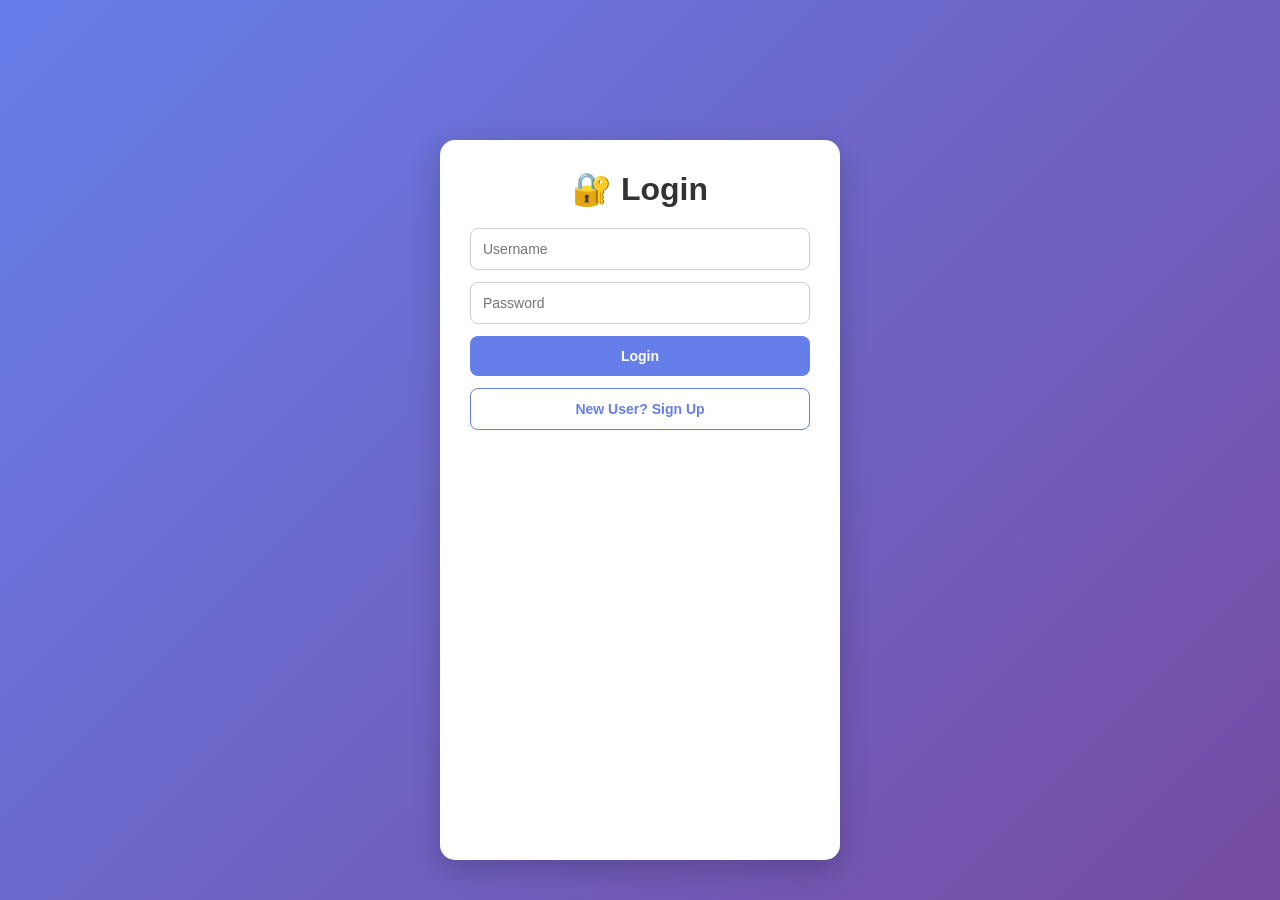
==== login.html @ c7625722 "Added login system with signup and logout" ====
<!DOCTYPE html>
<html lang="en">
<head>
  <meta charset="UTF-8" />
  <meta name="viewport" content="width=device-width, initial-scale=1.0"/>
  <title>Login - Task Manager</title>
  <link rel="stylesheet" href="style.css" />
</head>
<body>
  <div class="container login-container">
    <h1>🔐 Login</h1>

    <div class="auth-form">
      <input type="text" id="username" placeholder="Username" />
      <input type="password" id="password" placeholder="Password" />
      <button onclick="login()">Login</button>
      <button class="signup-btn" onclick="signup()">New User? Sign Up</button>
    </div>

    <p id="message"></p>
  </div>

  <script src="auth.js"></script>
</body>
</html>
---- style.css ----
* {
  margin: 0;
  padding: 0;
  box-sizing: border-box;
  font-family: 'Segoe UI', sans-serif;
}

body {
  background: linear-gradient(135deg, #667eea, #764ba2);
  min-height: 100vh;
  display: flex;
  justify-content: center;
  padding: 40px 20px;
}

.container {
  background: #fff;
  padding: 30px;
  border-radius: 15px;
  width: 100%;
  max-width: 600px;
  box-shadow: 0 10px 30px rgba(0,0,0,0.2);
}

h1 {
  text-align: center;
  margin-bottom: 20px;
  color: #333;
}

.task-form {
  display: flex;
  gap: 10px;
  flex-wrap: wrap;
  margin-bottom: 20px;
}

.task-form input,
.task-form select {
  padding: 10px;
  border: 1px solid #ccc;
  border-radius: 8px;
  flex: 1;
}

.task-form button {
  padding: 10px 20px;
  background: #667eea;
  color: white;
  border: none;
  border-radius: 8px;
  cursor: pointer;
}

.task-form button:hover {
  background: #5568d3;
}

.filters {
  display: flex;
  gap: 10px;
  margin-bottom: 15px;
}

.filters button {
  padding: 6px 14px;
  border: 1px solid #667eea;
  background: white;
  color: #667eea;
  border-radius: 20px;
  cursor: pointer;
}

.filters button:hover {
  background: #667eea;
  color: white;
}

#taskList {
  list-style: none;
}

#taskList li {
  display: flex;
  justify-content: space-between;
  align-items: center;
  padding: 12px;
  border-radius: 8px;
  background: #f4f4f8;
  margin-bottom: 10px;
  border-left: 5px solid #667eea;
}

#taskList li.completed {
  text-decoration: line-through;
  opacity: 0.6;
  border-left-color: green;
}

#taskList li.high { border-left-color: #e74c3c; }
#taskList li.medium { border-left-color: #f39c12; }
#taskList li.low { border-left-color: #2ecc71; }

.task-info {
  display: flex;
  flex-direction: column;
}

.task-info small {
  color: #777;
  font-size: 12px;
}

.task-actions button {
  margin-left: 5px;
  padding: 5px 10px;
  border: none;
  border-radius: 5px;
  cursor: pointer;
}

.complete-btn { background: #2ecc71; color: white; }
.delete-btn { background: #e74c3c; color: white; }
.stats {
  display: flex;
  justify-content: space-around;
  background: #f0f0f8;
  padding: 10px;
  border-radius: 8px;
  margin-bottom: 15px;
  font-size: 14px;
  color: #555;
}

.stats b {
  color: #667eea;
  font-size: 16px;
}
#taskList li.overdue {
  background: #ffe5e5;
  border-left-color: #e74c3c !important;
}

#taskList li.overdue small {
  color: #e74c3c;
  font-weight: bold;
}
#taskList li.overdue {
  background: #ffe5e5 !important;
  border-left: 5px solid #e74c3c !important;
}

#taskList li.overdue span {
  color: #c0392b !important;
  font-weight: bold;
}

#taskList li.overdue small {
  color: #e74c3c !important;
  font-weight: bold;
}
.theme-btn {
  display: block;
  margin: 0 auto 15px;
  padding: 8px 16px;
  border: 1px solid #667eea;
  background: white;
  color: #667eea;
  border-radius: 20px;
  cursor: pointer;
  font-size: 13px;
}

body.dark {
  background: linear-gradient(135deg, #1a1a2e, #16213e);
}

body.dark .container {
  background: #1e1e2f;
  color: #eee;
}

body.dark h1 { color: #fff; }

body.dark .task-form input,
body.dark .task-form select {
  background: #2a2a3e;
  color: #eee;
  border-color: #444;
}

body.dark #taskList li {
  background: #2a2a3e;
  color: #eee;
}

body.dark .stats {
  background: #2a2a3e;
  color: #ccc;
}

body.dark .filters button {
  background: transparent;
  color: #667eea;
}
.search-box {
  margin-bottom: 15px;
}

.search-box input {
  width: 100%;
  padding: 10px 15px;
  border: 1px solid #ccc;
  border-radius: 25px;
  font-size: 14px;
  outline: none;
  transition: 0.3s;
}

.search-box input:focus {
  border-color: #667eea;
  box-shadow: 0 0 8px rgba(102, 126, 234, 0.3);
}

body.dark .search-box input {
  background: #2a2a3e;
  color: #eee;
  border-color: #444;
}
.data-actions {
  display: flex;
  gap: 10px;
  margin-bottom: 15px;
  justify-content: center;
}

.data-actions button {
  padding: 8px 16px;
  border: 1px solid #667eea;
  background: white;
  color: #667eea;
  border-radius: 20px;
  cursor: pointer;
  font-size: 13px;
  transition: 0.3s;
}

.data-actions button:hover {
  background: #667eea;
  color: white;
}

body.dark .data-actions button {
  background: transparent;
  color: #667eea;
}
/* Task add hone pe fade-in */
@keyframes fadeIn {
  from { opacity: 0; transform: translateY(-10px); }
  to { opacity: 1; transform: translateY(0); }
}

#taskList li {
  animation: fadeIn 0.3s ease;
  transition: 0.3s;
}

#taskList li:hover {
  transform: translateX(5px);
  box-shadow: 0 4px 12px rgba(0,0,0,0.1);
}

/* Buttons smooth */
button {
  transition: all 0.2s ease;
}

button:active {
  transform: scale(0.95);
}

/* Task complete hone pe */
#taskList li.completed {
  animation: fadeIn 0.3s ease;
}

/* Container animation */
.container {
  animation: fadeIn 0.5s ease;
}

/* Delete button hover */
.delete-btn:hover { background: #c0392b !important; }
.edit-btn:hover { background: #2980b9 !important; }
.complete-btn:hover { background: #27ae60 !important; }
.category-tag {
  display: inline-block;
  padding: 2px 8px;
  border-radius: 10px;
  font-size: 11px;
  margin-top: 4px;
  font-weight: bold;
  text-transform: capitalize;
}

.category-work { background: #3498db; color: white; }
.category-personal { background: #e74c3c; color: white; }
.category-study { background: #f39c12; color: white; }
.category-general { background: #95a5a6; color: white; }
.login-container {
  max-width: 400px;
  margin-top: 100px;
}

.auth-form {
  display: flex;
  flex-direction: column;
  gap: 12px;
  margin-top: 20px;
}

.auth-form input {
  padding: 12px;
  border: 1px solid #ccc;
  border-radius: 8px;
  font-size: 14px;
  outline: none;
}

.auth-form input:focus {
  border-color: #667eea;
}

.auth-form button {
  padding: 12px;
  background: #667eea;
  color: white;
  border: none;
  border-radius: 8px;
  cursor: pointer;
  font-size: 14px;
  font-weight: bold;
}

.auth-form button:hover {
  background: #5568d3;
}

.signup-btn {
  background: white !important;
  color: #667eea !important;
  border: 1px solid #667eea !important;
}

#message {
  text-align: center;
  margin-top: 15px;
  font-size: 14px;
}

body.dark .auth-form input {
  background: #2a2a3e;
  color: #eee;
  border-color: #444;
}
.user-bar {
  display: flex;
  justify-content: space-between;
  align-items: center;
  background: #f0f0f8;
  padding: 8px 15px;
  border-radius: 8px;
  margin-bottom: 15px;
  font-size: 13px;
}

.logout-btn {
  padding: 5px 12px;
  background: #e74c3c;
  color: white;
  border: none;
  border-radius: 15px;
  cursor: pointer;
  font-size: 12px;
}

.logout-btn:hover { background: #c0392b; }

body.dark .user-bar { background: #2a2a3e; color: #eee; }
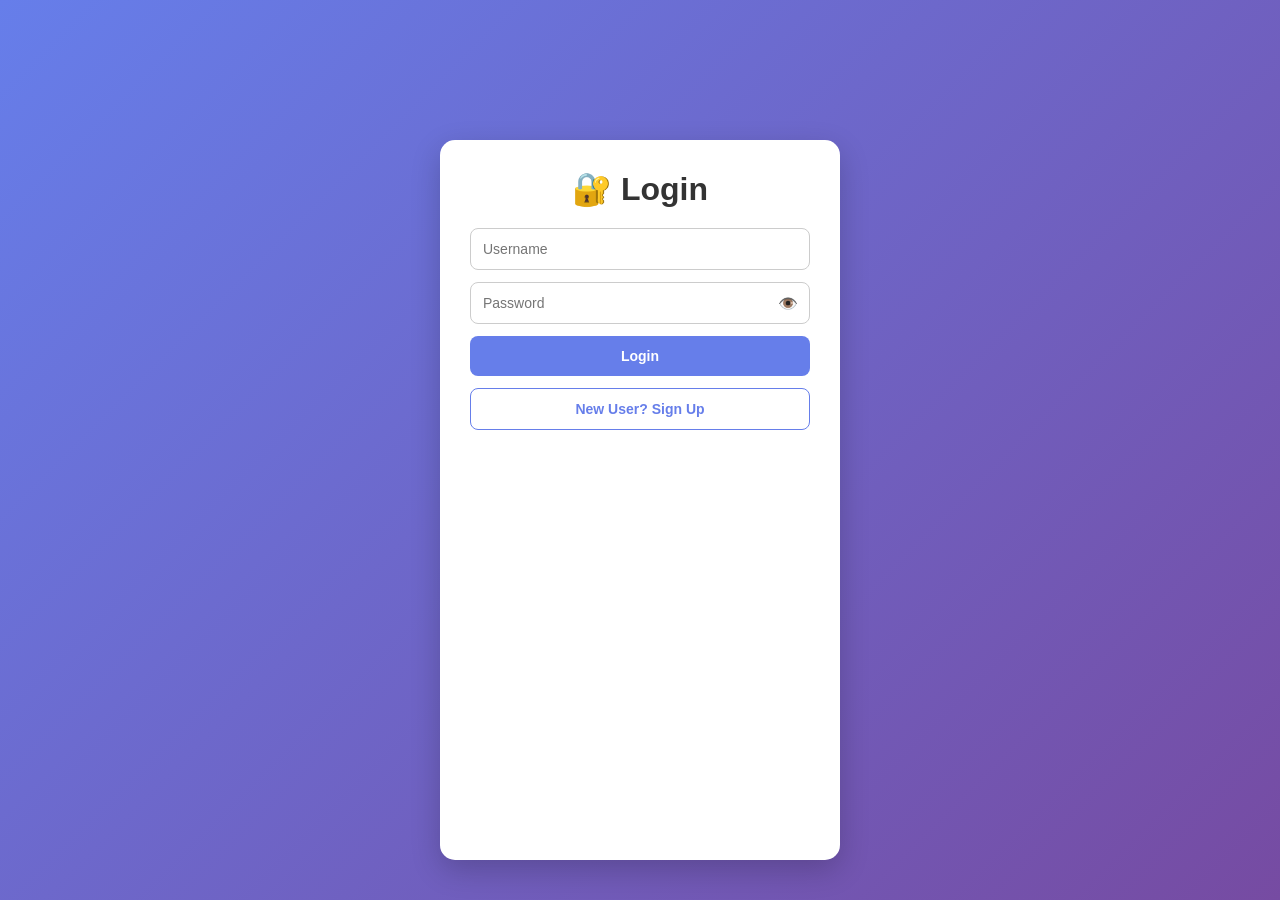
==== commit 2d94087f: "Added login system with multiple users and password toggle" ====
--- a/login.html
+++ b/login.html
@@ -12,7 +12,10 @@
 
     <div class="auth-form">
       <input type="text" id="username" placeholder="Username" />
-      <input type="password" id="password" placeholder="Password" />
+      <div class="password-wrapper">
+  <input type="password" id="password" placeholder="Password" />
+  <span class="toggle-password" onclick="togglePassword()">👁️</span>
+</div>
       <button onclick="login()">Login</button>
       <button class="signup-btn" onclick="signup()">New User? Sign Up</button>
     </div>
--- a/style.css
+++ b/style.css
@@ -386,4 +386,23 @@
 
 .logout-btn:hover { background: #c0392b; }
 
-body.dark .user-bar { background: #2a2a3e; color: #eee; }+body.dark .user-bar { background: #2a2a3e; color: #eee; }
+.password-wrapper {
+  position: relative;
+  width: 100%;
+}
+
+.password-wrapper input {
+  width: 100%;
+  padding-right: 40px;
+}
+
+.toggle-password {
+  position: absolute;
+  right: 12px;
+  top: 50%;
+  transform: translateY(-50%);
+  cursor: pointer;
+  font-size: 16px;
+  user-select: none;
+}
